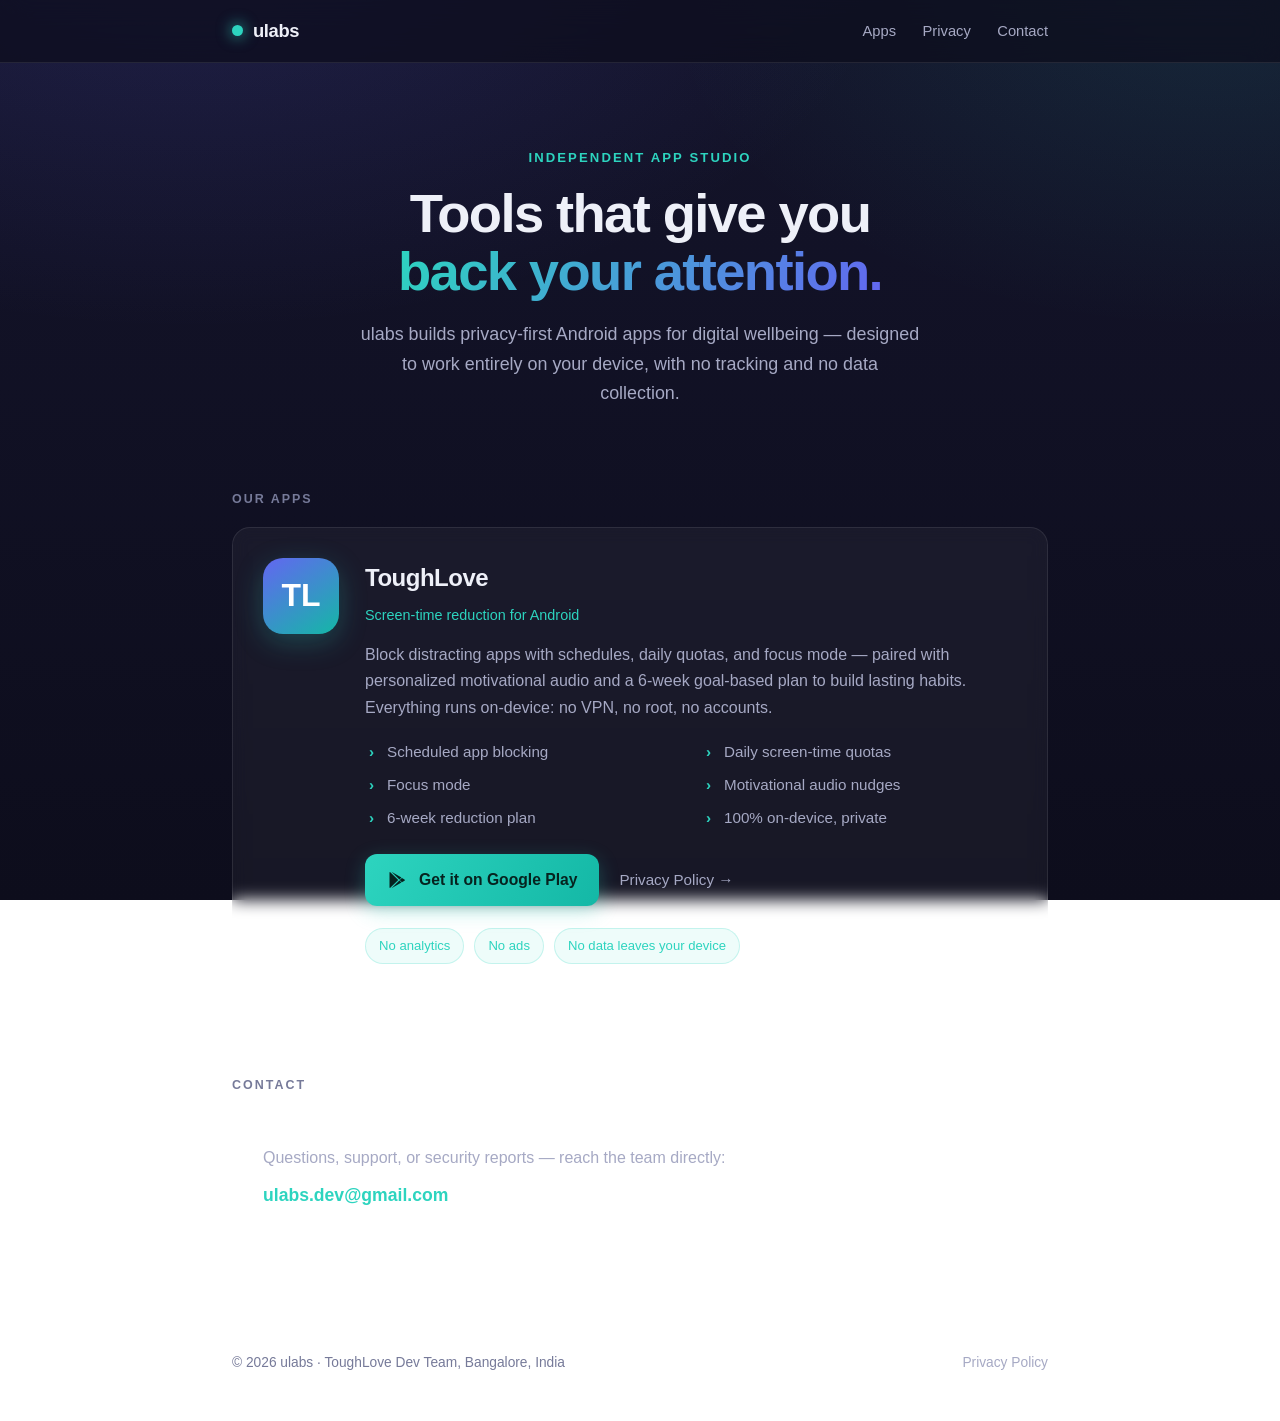
==== index.html @ 602daebe "ulabs developer site: landing page + ToughLove privacy policy Static site for GitHub Pages. index.ht" ====
<!DOCTYPE html>
<html lang="en">
<head>
  <meta charset="UTF-8" />
  <meta name="viewport" content="width=device-width, initial-scale=1.0" />
  <title>ulabs — independent app studio</title>
  <meta name="description" content="ulabs is an independent app studio building privacy-first tools for digital wellbeing, including ToughLove, a screen-time reduction app for Android." />
  <link rel="stylesheet" href="style.css" />
</head>
<body>
  <header class="site">
    <div class="wrap">
      <a class="brand" href="index.html"><span class="dot"></span> ulabs</a>
      <nav class="site-nav">
        <a href="#apps">Apps</a>
        <a href="privacy.html">Privacy</a>
        <a href="#contact">Contact</a>
      </nav>
    </div>
  </header>

  <main class="wrap">
    <section class="hero">
      <div class="eyebrow">Independent App Studio</div>
      <h1>Tools that give you<br /><span class="accent">back your attention.</span></h1>
      <p class="lead">ulabs builds privacy-first Android apps for digital wellbeing — designed to work entirely on your device, with no tracking and no data collection.</p>
    </section>

    <section id="apps">
      <div class="section-label">Our Apps</div>
      <div class="card app-card">
        <div class="app-icon">TL</div>
        <div class="app-body">
          <h3>ToughLove</h3>
          <div class="tag">Screen-time reduction for Android</div>
          <p>Block distracting apps with schedules, daily quotas, and focus mode — paired with personalized motivational audio and a 6-week goal-based plan to build lasting habits. Everything runs on-device: no VPN, no root, no accounts.</p>
          <ul class="features">
            <li>Scheduled app blocking</li>
            <li>Daily screen-time quotas</li>
            <li>Focus mode</li>
            <li>Motivational audio nudges</li>
            <li>6-week reduction plan</li>
            <li>100% on-device, private</li>
          </ul>
          <div class="actions">
            <a class="btn-play" href="https://play.google.com/store/apps/details?id=com.toughlove.app" target="_blank" rel="noopener">
              <svg viewBox="0 0 24 24" fill="currentColor" aria-hidden="true"><path d="M3.6 2.4a1 1 0 0 0-.6.92v17.36a1 1 0 0 0 .6.92l9.9-9.6-9.9-9.6zM14.9 11.4 5.4 2.2l11.9 6.86-2.4 2.34zm0 1.2 2.4 2.34L5.4 21.8l9.5-9.2zM17.9 9.6l3.1 1.79a1 1 0 0 1 0 1.62L17.9 14.8 15.2 12l2.7-2.4z"/></svg>
              Get it on Google Play
            </a>
            <a class="btn-ghost" href="privacy.html">Privacy Policy →</a>
          </div>
          <div class="pill-row">
            <span class="pill">No analytics</span>
            <span class="pill">No ads</span>
            <span class="pill">No data leaves your device</span>
          </div>
        </div>
      </div>
    </section>

    <section id="contact">
      <div class="section-label">Contact</div>
      <div class="card contact">
        <p style="color:var(--text-dim); margin-bottom:10px;">Questions, support, or security reports — reach the team directly:</p>
        <p style="font-size:1.1rem;"><a href="mailto:ulabs.dev@gmail.com">ulabs.dev@gmail.com</a></p>
      </div>
    </section>
  </main>

  <footer class="site">
    <div class="wrap row">
      <span>© 2026 ulabs · ToughLove Dev Team, Bangalore, India</span>
      <span><a href="privacy.html">Privacy Policy</a></span>
    </div>
  </footer>
</body>
</html>
---- style.css ----
/* ulabs — developer site. Dark indigo + teal, subtle glass. Self-contained. */
:root {
  --bg: #0d0d1c;
  --bg-2: #14142b;
  --bg-3: #1b1b38;
  --card: rgba(255, 255, 255, 0.045);
  --card-border: rgba(255, 255, 255, 0.09);
  --text: #eef0f8;
  --text-dim: #a6a9c4;
  --text-faint: #767a99;
  --teal: #2dd4bf;
  --teal-dim: #14b8a6;
  --indigo: #6366f1;
  --radius: 18px;
  --maxw: 860px;
}

* { box-sizing: border-box; margin: 0; padding: 0; }

html { scroll-behavior: smooth; }

body {
  font-family: -apple-system, BlinkMacSystemFont, "Segoe UI", Roboto, Helvetica, Arial, sans-serif;
  color: var(--text);
  line-height: 1.65;
  background:
    radial-gradient(1200px 700px at 15% -10%, rgba(99, 102, 241, 0.16), transparent 60%),
    radial-gradient(1000px 600px at 95% 0%, rgba(45, 212, 191, 0.10), transparent 55%),
    linear-gradient(180deg, var(--bg-2) 0%, var(--bg) 100%);
  background-attachment: fixed;
  min-height: 100vh;
  -webkit-font-smoothing: antialiased;
}

.wrap { max-width: var(--maxw); margin: 0 auto; padding: 0 22px; }

/* ---- top nav ---- */
header.site {
  position: sticky; top: 0; z-index: 10;
  backdrop-filter: blur(14px);
  -webkit-backdrop-filter: blur(14px);
  background: rgba(13, 13, 28, 0.72);
  border-bottom: 1px solid var(--card-border);
}
header.site .wrap {
  display: flex; align-items: center; justify-content: space-between;
  height: 62px;
}
.brand { display: flex; align-items: center; gap: 10px; font-weight: 700; font-size: 1.15rem; letter-spacing: -0.02em; color: var(--text); text-decoration: none; }
.brand .dot { width: 11px; height: 11px; border-radius: 50%; background: var(--teal); box-shadow: 0 0 14px 2px rgba(45, 212, 191, 0.55); }
nav.site-nav a { color: var(--text-dim); text-decoration: none; margin-left: 22px; font-size: 0.92rem; transition: color .15s; }
nav.site-nav a:hover { color: var(--teal); }
@media (max-width: 540px) { nav.site-nav a { margin-left: 16px; } .brand { font-size: 1.05rem; } }

/* ---- hero ---- */
.hero { padding: 84px 0 40px; text-align: center; }
.hero .eyebrow { color: var(--teal); font-size: 0.82rem; letter-spacing: 0.16em; text-transform: uppercase; font-weight: 600; }
.hero h1 { font-size: clamp(2.1rem, 6vw, 3.4rem); line-height: 1.08; letter-spacing: -0.03em; margin: 16px 0 18px; font-weight: 800; }
.hero h1 .accent { background: linear-gradient(120deg, var(--teal), var(--indigo)); -webkit-background-clip: text; background-clip: text; -webkit-text-fill-color: transparent; }
.hero p.lead { color: var(--text-dim); font-size: 1.12rem; max-width: 560px; margin: 0 auto; }

/* ---- sections ---- */
section { padding: 40px 0; }
.section-label { color: var(--text-faint); font-size: 0.78rem; letter-spacing: 0.16em; text-transform: uppercase; font-weight: 600; margin-bottom: 18px; }

.card {
  background: var(--card);
  border: 1px solid var(--card-border);
  border-radius: var(--radius);
  padding: 30px;
  backdrop-filter: blur(8px);
  -webkit-backdrop-filter: blur(8px);
}

/* ---- app feature card ---- */
.app-card { display: flex; gap: 26px; align-items: flex-start; }
.app-icon {
  flex: 0 0 auto; width: 76px; height: 76px; border-radius: 20px;
  background: linear-gradient(145deg, var(--indigo), var(--teal-dim));
  display: flex; align-items: center; justify-content: center;
  font-size: 2rem; font-weight: 800; color: #fff;
  box-shadow: 0 8px 28px rgba(45, 212, 191, 0.25);
}
.app-body h3 { font-size: 1.5rem; letter-spacing: -0.02em; margin-bottom: 6px; }
.app-body .tag { color: var(--teal); font-size: 0.9rem; margin-bottom: 14px; }
.app-body p { color: var(--text-dim); margin-bottom: 18px; }
.features { list-style: none; display: grid; grid-template-columns: 1fr 1fr; gap: 8px 22px; margin-bottom: 24px; }
.features li { color: var(--text-dim); font-size: 0.95rem; padding-left: 22px; position: relative; }
.features li::before { content: "›"; color: var(--teal); position: absolute; left: 4px; font-weight: 700; }
@media (max-width: 620px) {
  .app-card { flex-direction: column; gap: 18px; }
  .features { grid-template-columns: 1fr; }
}

/* ---- play button ---- */
.actions { display: flex; flex-wrap: wrap; gap: 12px; align-items: center; }
.btn-play {
  display: inline-flex; align-items: center; gap: 12px;
  background: linear-gradient(120deg, var(--teal), var(--teal-dim));
  color: #06231f; font-weight: 700; text-decoration: none;
  padding: 13px 22px; border-radius: 12px; font-size: 0.98rem;
  transition: transform .12s, box-shadow .12s;
  box-shadow: 0 6px 20px rgba(45, 212, 191, 0.28);
}
.btn-play:hover { transform: translateY(-1px); box-shadow: 0 10px 26px rgba(45, 212, 191, 0.4); }
.btn-play svg { width: 20px; height: 20px; }
.btn-ghost { color: var(--text-dim); text-decoration: none; font-size: 0.95rem; padding: 13px 8px; border-bottom: 1px solid transparent; transition: color .15s, border-color .15s; }
.btn-ghost:hover { color: var(--teal); border-color: var(--teal); }

/* ---- privacy highlight strip ---- */
.pill-row { display: flex; flex-wrap: wrap; gap: 10px; margin-top: 22px; }
.pill { background: rgba(45, 212, 191, 0.08); border: 1px solid rgba(45, 212, 191, 0.22); color: var(--teal); font-size: 0.82rem; padding: 6px 13px; border-radius: 999px; }

/* ---- contact ---- */
.contact a { color: var(--teal); text-decoration: none; font-weight: 600; }
.contact a:hover { text-decoration: underline; }

/* ---- footer ---- */
footer.site { border-top: 1px solid var(--card-border); margin-top: 40px; padding: 30px 0 46px; color: var(--text-faint); font-size: 0.86rem; }
footer.site a { color: var(--text-dim); text-decoration: none; }
footer.site a:hover { color: var(--teal); }
footer.site .row { display: flex; flex-wrap: wrap; justify-content: space-between; gap: 12px; }

/* ---- privacy policy page ---- */
.policy { padding: 56px 0; }
.policy h1 { font-size: clamp(1.8rem, 5vw, 2.5rem); letter-spacing: -0.02em; margin-bottom: 6px; }
.policy .eff { color: var(--text-faint); font-size: 0.9rem; margin-bottom: 30px; }
.policy h2 { font-size: 1.25rem; letter-spacing: -0.01em; margin: 34px 0 12px; color: var(--text); border-left: 3px solid var(--teal); padding-left: 12px; }
.policy h3 { font-size: 1.02rem; margin: 22px 0 4px; color: var(--teal); }
.policy p { color: var(--text-dim); margin-bottom: 14px; }
.policy ul { color: var(--text-dim); margin: 0 0 16px 22px; }
.policy ul li { margin-bottom: 7px; }
.policy .sig { color: var(--text-dim); margin-top: 8px; }
.policy .legal { color: var(--text-faint); font-size: 0.82rem; margin-top: 30px; padding-top: 20px; border-top: 1px solid var(--card-border); }
.policy a { color: var(--teal); text-decoration: none; }
.policy a:hover { text-decoration: underline; }
.back-link { display: inline-block; margin-bottom: 22px; color: var(--text-dim); text-decoration: none; font-size: 0.9rem; }
.back-link:hover { color: var(--teal); }
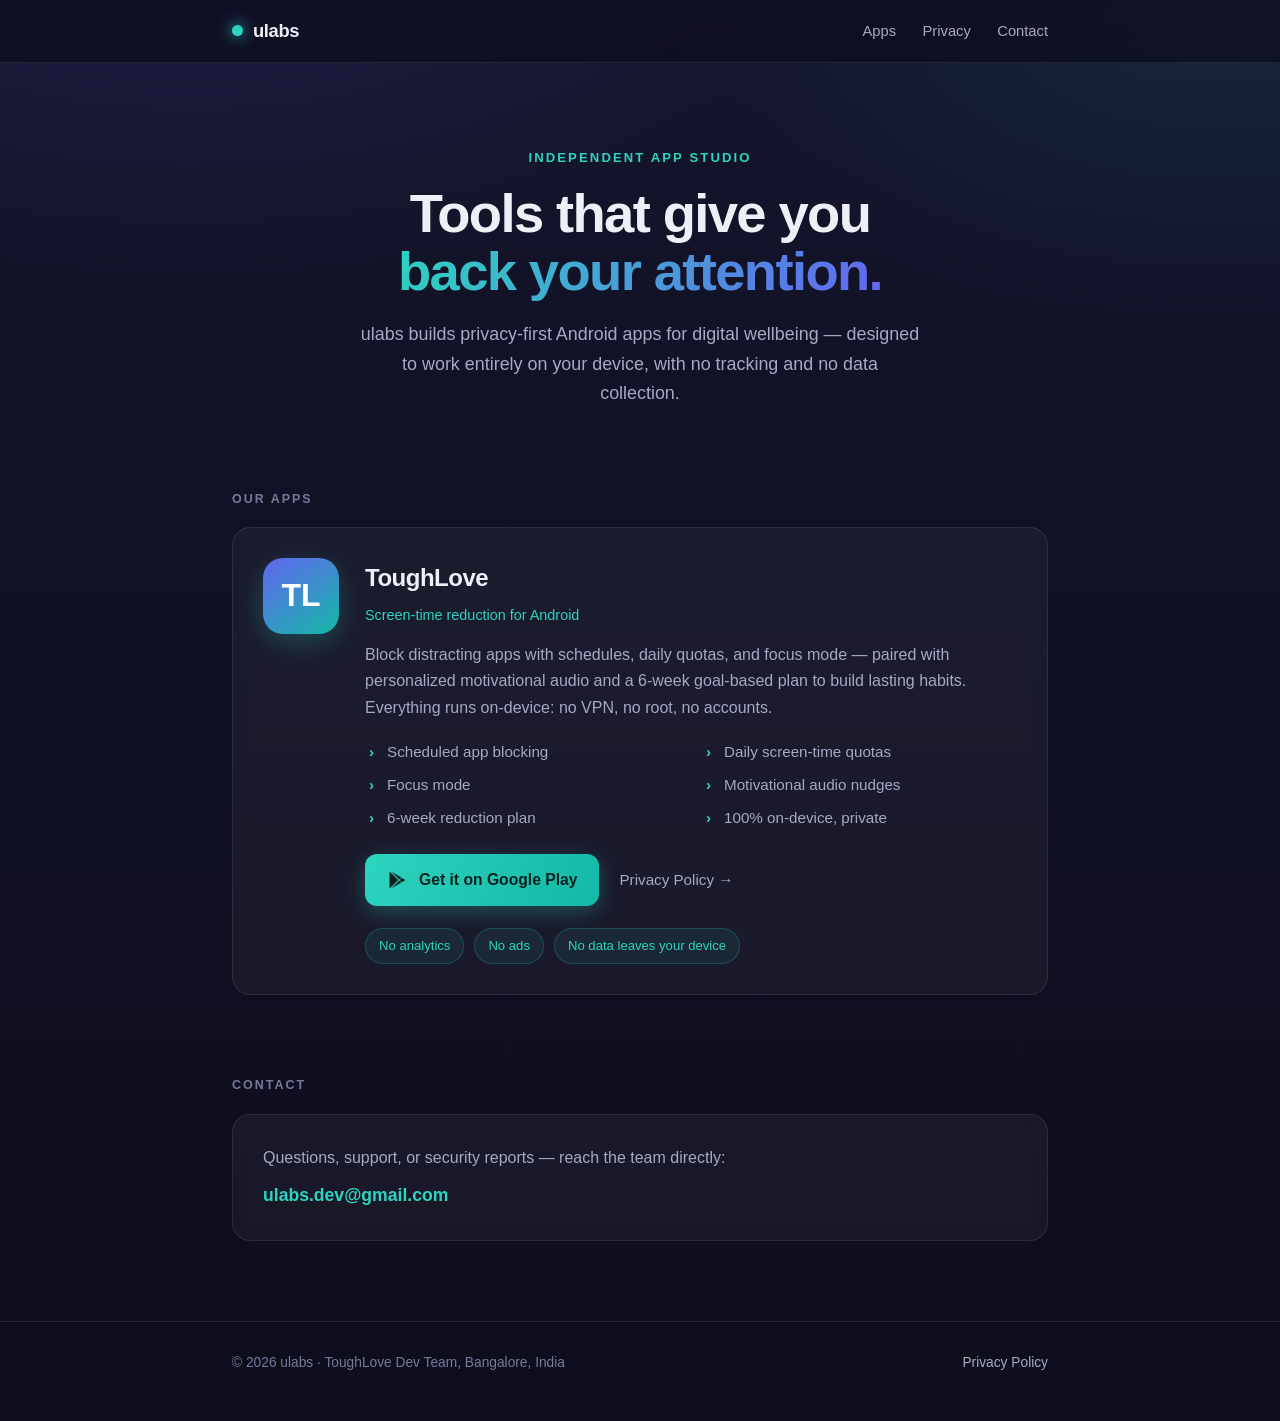
==== commit 9a00f367: "chore: add Google Search Console site-verification meta tag" ====
--- a/index.html
+++ b/index.html
@@ -3,6 +3,7 @@
 <head>
   <meta charset="UTF-8" />
   <meta name="viewport" content="width=device-width, initial-scale=1.0" />
+  <meta name="google-site-verification" content="t-JAnje1U_Wy-xk-9PTj2iu_wo54Zpv8bPVHvg2KEj0" />
   <title>ulabs — independent app studio</title>
   <meta name="description" content="ulabs is an independent app studio building privacy-first tools for digital wellbeing, including ToughLove, a screen-time reduction app for Android." />
   <link rel="stylesheet" href="style.css" />
--- a/style.css
+++ b/style.css
@@ -17,17 +17,19 @@
 
 * { box-sizing: border-box; margin: 0; padding: 0; }
 
-html { scroll-behavior: smooth; }
+html { scroll-behavior: smooth; background-color: var(--bg); }
 
 body {
   font-family: -apple-system, BlinkMacSystemFont, "Segoe UI", Roboto, Helvetica, Arial, sans-serif;
   color: var(--text);
   line-height: 1.65;
-  background:
+  background-color: var(--bg);
+  background-image:
     radial-gradient(1200px 700px at 15% -10%, rgba(99, 102, 241, 0.16), transparent 60%),
     radial-gradient(1000px 600px at 95% 0%, rgba(45, 212, 191, 0.10), transparent 55%),
     linear-gradient(180deg, var(--bg-2) 0%, var(--bg) 100%);
-  background-attachment: fixed;
+  background-repeat: no-repeat;
+  background-size: 100% 100%;
   min-height: 100vh;
   -webkit-font-smoothing: antialiased;
 }
